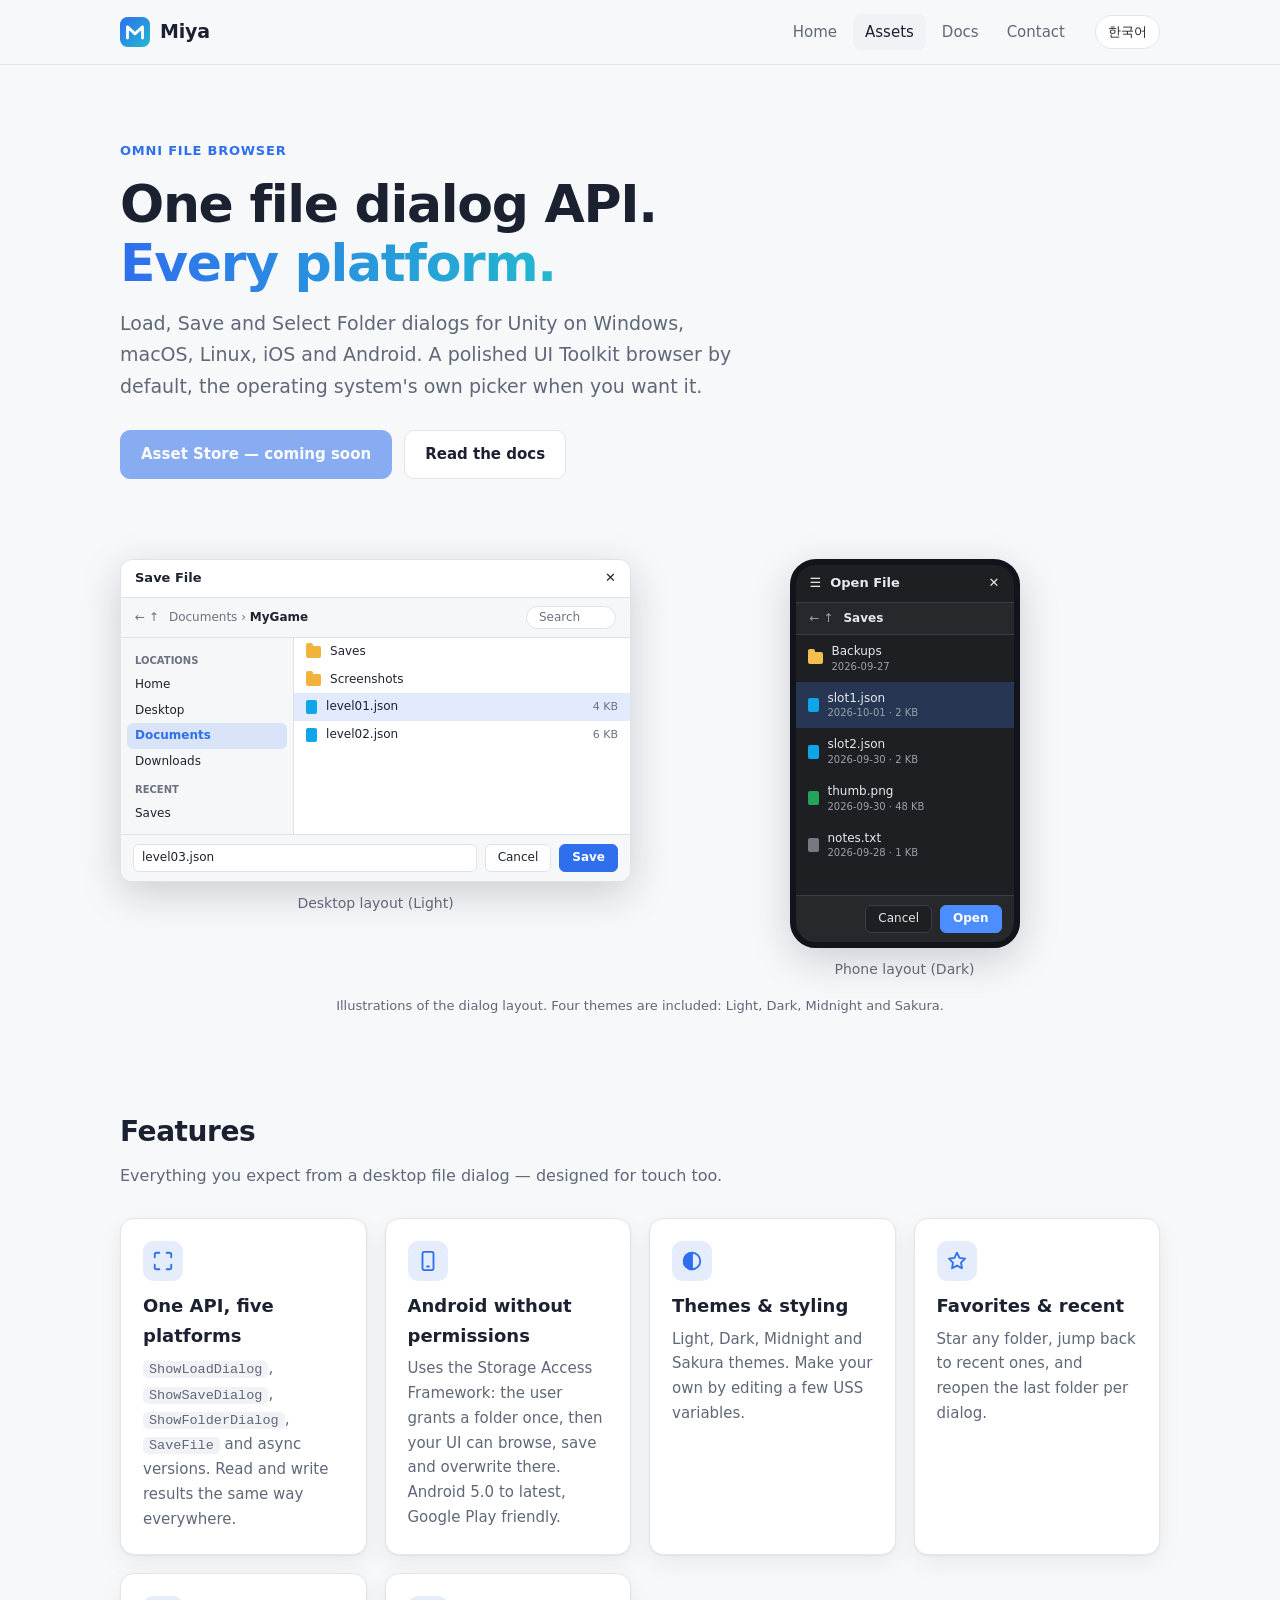
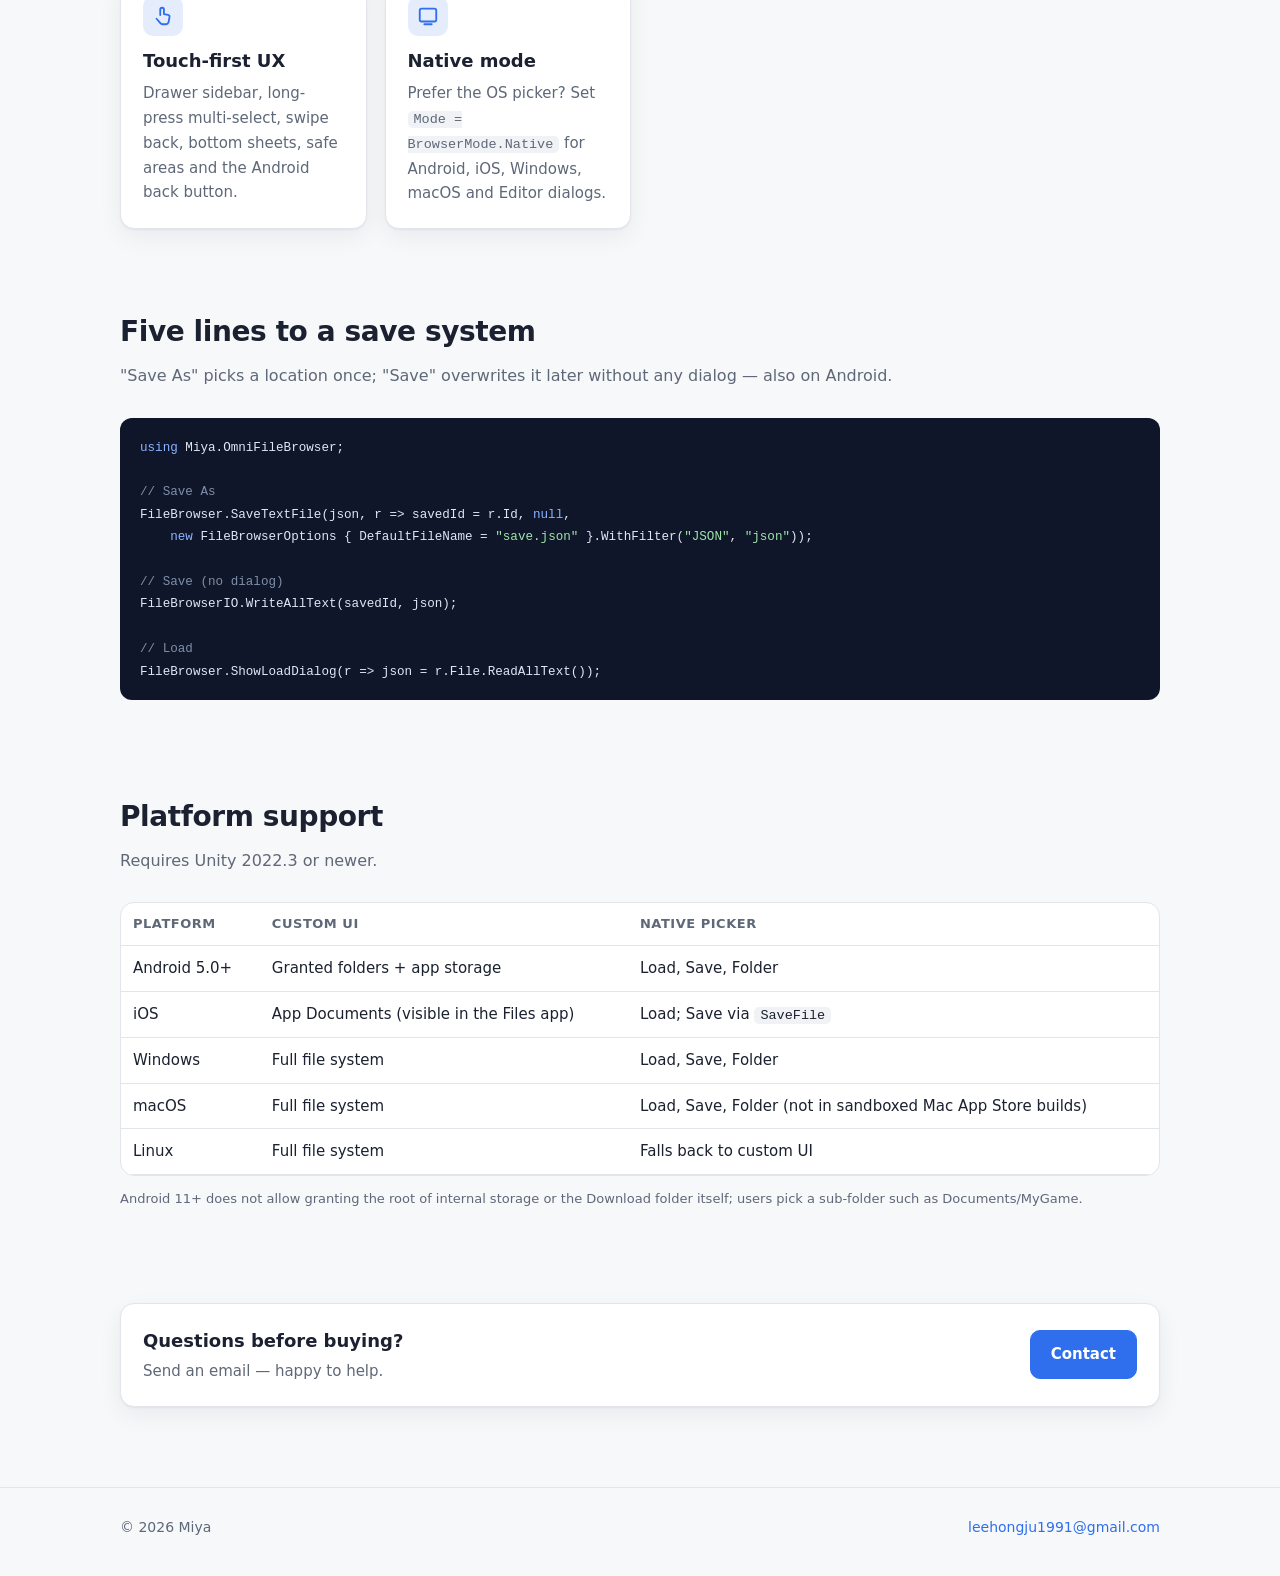
==== omni-file-browser/index.html @ 5de33c75 "Add files via upload" ====
<!doctype html>
<html lang="en" data-lang="en">
<head>
  <meta charset="utf-8">
  <meta name="viewport" content="width=device-width, initial-scale=1">
  <title>Omni File Browser — Miya</title>
  <meta name="description" content="Cross-platform Load / Save / Folder dialogs for Unity. One API for Windows, macOS, Linux, iOS and Android, built with UI Toolkit.">
  <link rel="icon" href="../assets/logo.svg" type="image/svg+xml">
  <link rel="stylesheet" href="../assets/style.css">
</head>
<body>
  <header class="site-header">
    <div class="wrap">
      <a class="brand" href="../"><img src="../assets/logo.svg" alt=""> Miya</a>
      <nav class="nav">
        <a href="../"><span class="l-en">Home</span><span class="l-ko">홈</span></a>
        <a href="./" aria-current="page"><span class="l-en">Assets</span><span class="l-ko">에셋</span></a>
        <a href="docs.html"><span class="l-en">Docs</span><span class="l-ko">문서</span></a>
        <a href="../contact.html"><span class="l-en">Contact</span><span class="l-ko">문의</span></a>
      </nav>
      <button class="lang-toggle" type="button">한국어</button>
    </div>
  </header>

  <main>
    <section class="hero">
      <div class="wrap">
        <span class="eyebrow">Omni File Browser</span>
        <h1>
          <span class="l-en">One file dialog API.<br><span class="gradient-text">Every platform.</span></span>
          <span class="l-ko">파일 다이얼로그 API 하나로<br><span class="gradient-text">모든 플랫폼을.</span></span>
        </h1>
        <p class="lead">
          <span class="l-en">Load, Save and Select Folder dialogs for Unity on Windows, macOS, Linux, iOS and Android. A polished UI Toolkit browser by default, the operating system's own picker when you want it.</span>
          <span class="l-ko">Windows, macOS, Linux, iOS, Android에서 쓰는 Unity용 불러오기 · 저장 · 폴더 선택 다이얼로그. 기본은 완성도 높은 UI Toolkit 브라우저, 원하면 OS 기본 선택기도 사용할 수 있습니다.</span>
        </p>
        <div class="btn-row">
          <!-- TODO: replace with your Asset Store URL after approval -->
          <a class="btn primary disabled" href="#" aria-disabled="true"><span class="l-en">Asset Store — coming soon</span><span class="l-ko">에셋스토어 — 출시 예정</span></a>
          <a class="btn" href="docs.html"><span class="l-en">Read the docs</span><span class="l-ko">문서 보기</span></a>
        </div>
      </div>
    </section>

    <section>
      <div class="wrap">
        <div class="theme-strip">
          <figure>
            <div class="mock" aria-hidden="true">
              <div class="m-head"><span>Save File</span><span>✕</span></div>
              <div class="m-tool">← ↑ <span>Documents › <b>MyGame</b></span><span class="m-search">Search</span></div>
              <div class="m-body">
                <div class="m-side">
                  <div class="sec">LOCATIONS</div>
                  <div>Home</div><div>Desktop</div><div class="on">Documents</div><div>Downloads</div>
                  <div class="sec">RECENT</div><div>Saves</div>
                </div>
                <div class="m-list">
                  <div><i class="f"></i>Saves</div>
                  <div><i class="f"></i>Screenshots</div>
                  <div class="sel"><i class="p code"></i>level01.json<span class="d">4 KB</span></div>
                  <div><i class="p code"></i>level02.json<span class="d">6 KB</span></div>
                </div>
              </div>
              <div class="m-foot"><span class="m-input">level03.json</span><span class="m-btn">Cancel</span><span class="m-btn pri">Save</span></div>
            </div>
            <figcaption><span class="l-en">Desktop layout (Light)</span><span class="l-ko">데스크톱 레이아웃 (Light)</span></figcaption>
          </figure>
          <figure>
            <div class="mock dark phone" aria-hidden="true" style="margin:0 auto">
              <div class="m-head"><span>☰ &nbsp;Open File</span><span>✕</span></div>
              <div class="m-tool">← ↑ <b>Saves</b></div>
              <div class="m-body">
                <div class="m-list">
                  <div><i class="f"></i><span>Backups<small>2026-09-27</small></span></div>
                  <div class="sel"><i class="p code"></i><span>slot1.json<small>2026-10-01 · 2 KB</small></span></div>
                  <div><i class="p code"></i><span>slot2.json<small>2026-09-30 · 2 KB</small></span></div>
                  <div><i class="p img"></i><span>thumb.png<small>2026-09-30 · 48 KB</small></span></div>
                  <div><i class="p"></i><span>notes.txt<small>2026-09-28 · 1 KB</small></span></div>
                </div>
              </div>
              <div class="m-foot"><span style="flex:1"></span><span class="m-btn">Cancel</span><span class="m-btn pri">Open</span></div>
            </div>
            <figcaption><span class="l-en">Phone layout (Dark)</span><span class="l-ko">휴대폰 레이아웃 (Dark)</span></figcaption>
          </figure>
        </div>
        <p class="note" style="text-align:center;margin-top:14px">
          <span class="l-en">Illustrations of the dialog layout. Four themes are included: Light, Dark, Midnight and Sakura.</span>
          <span class="l-ko">다이얼로그 레이아웃 예시입니다. Light, Dark, Midnight, Sakura 4가지 테마가 포함되어 있습니다.</span>
        </p>
      </div>
    </section>

    <section>
      <div class="wrap">
        <h2><span class="l-en">Features</span><span class="l-ko">기능</span></h2>
        <p class="sub"><span class="l-en">Everything you expect from a desktop file dialog — designed for touch too.</span><span class="l-ko">데스크톱 파일 다이얼로그에 기대하는 모든 것을 터치 환경까지 고려해 담았습니다.</span></p>
        <div class="grid">
          <div class="card">
            <div class="icon"><svg viewBox="0 0 24 24" fill="none" stroke="currentColor" stroke-width="2" stroke-linecap="round" stroke-linejoin="round"><path d="M8 3H5a2 2 0 0 0-2 2v3M16 3h3a2 2 0 0 1 2 2v3M8 21H5a2 2 0 0 1-2-2v-3M16 21h3a2 2 0 0 0 2-2v-3"/></svg></div>
            <h3><span class="l-en">One API, five platforms</span><span class="l-ko">API 하나, 플랫폼 다섯</span></h3>
            <p><span class="l-en"><code>ShowLoadDialog</code>, <code>ShowSaveDialog</code>, <code>ShowFolderDialog</code>, <code>SaveFile</code> and async versions. Read and write results the same way everywhere.</span><span class="l-ko"><code>ShowLoadDialog</code>, <code>ShowSaveDialog</code>, <code>ShowFolderDialog</code>, <code>SaveFile</code>과 async 버전. 결과 읽기·쓰기 방식도 모든 플랫폼에서 같습니다.</span></p>
          </div>
          <div class="card">
            <div class="icon"><svg viewBox="0 0 24 24" fill="none" stroke="currentColor" stroke-width="2" stroke-linecap="round" stroke-linejoin="round"><rect x="6" y="2" width="12" height="20" rx="2"/><path d="M11 18h2"/></svg></div>
            <h3><span class="l-en">Android without permissions</span><span class="l-ko">권한 없는 Android</span></h3>
            <p><span class="l-en">Uses the Storage Access Framework: the user grants a folder once, then your UI can browse, save and overwrite there. Android 5.0 to latest, Google Play friendly.</span><span class="l-ko">Storage Access Framework 사용: 사용자가 폴더를 한 번 허용하면 그 안에서 탐색·저장·덮어쓰기가 가능합니다. Android 5.0~최신, Google Play 정책 친화적.</span></p>
          </div>
          <div class="card">
            <div class="icon"><svg viewBox="0 0 24 24" fill="none" stroke="currentColor" stroke-width="2" stroke-linecap="round" stroke-linejoin="round"><circle cx="12" cy="12" r="9"/><path d="M12 3a9 9 0 0 0 0 18z" fill="currentColor"/></svg></div>
            <h3><span class="l-en">Themes &amp; styling</span><span class="l-ko">테마와 스타일</span></h3>
            <p><span class="l-en">Light, Dark, Midnight and Sakura themes. Make your own by editing a few USS variables.</span><span class="l-ko">Light, Dark, Midnight, Sakura 테마 제공. USS 변수 몇 개만 바꾸면 나만의 테마를 만들 수 있습니다.</span></p>
          </div>
          <div class="card">
            <div class="icon"><svg viewBox="0 0 24 24" fill="none" stroke="currentColor" stroke-width="2" stroke-linecap="round" stroke-linejoin="round"><path d="m12 3 2.7 5.6 6.1.9-4.4 4.3 1 6.1L12 17l-5.4 2.9 1-6.1L3.2 9.5l6.1-.9z"/></svg></div>
            <h3><span class="l-en">Favorites &amp; recent</span><span class="l-ko">즐겨찾기 · 최근 폴더</span></h3>
            <p><span class="l-en">Star any folder, jump back to recent ones, and reopen the last folder per dialog.</span><span class="l-ko">폴더 즐겨찾기, 최근 폴더 바로가기, 다이얼로그별 마지막 폴더 기억.</span></p>
          </div>
          <div class="card">
            <div class="icon"><svg viewBox="0 0 24 24" fill="none" stroke="currentColor" stroke-width="2" stroke-linecap="round" stroke-linejoin="round"><path d="M9 11V5a2 2 0 1 1 4 0v5l4.5.8a2 2 0 0 1 1.6 2.3L18 19a3 3 0 0 1-3 2h-3.5a3 3 0 0 1-2.4-1.2L5 15"/></svg></div>
            <h3><span class="l-en">Touch-first UX</span><span class="l-ko">터치 중심 UX</span></h3>
            <p><span class="l-en">Drawer sidebar, long-press multi-select, swipe back, bottom sheets, safe areas and the Android back button.</span><span class="l-ko">드로어 사이드바, 길게 눌러 다중 선택, 스와이프로 뒤로 가기, 바텀 시트, 세이프 에어리어, Android 뒤로 가기 버튼.</span></p>
          </div>
          <div class="card">
            <div class="icon"><svg viewBox="0 0 24 24" fill="none" stroke="currentColor" stroke-width="2" stroke-linecap="round" stroke-linejoin="round"><rect x="3" y="4" width="18" height="14" rx="2"/><path d="M8 21h8"/></svg></div>
            <h3><span class="l-en">Native mode</span><span class="l-ko">네이티브 모드</span></h3>
            <p><span class="l-en">Prefer the OS picker? Set <code>Mode = BrowserMode.Native</code> for Android, iOS, Windows, macOS and Editor dialogs.</span><span class="l-ko">OS 기본 선택기가 좋다면 <code>Mode = BrowserMode.Native</code> 한 줄로 Android, iOS, Windows, macOS, 에디터 다이얼로그를 사용합니다.</span></p>
          </div>
        </div>
      </div>
    </section>

    <section>
      <div class="wrap">
        <h2><span class="l-en">Five lines to a save system</span><span class="l-ko">다섯 줄로 만드는 저장 기능</span></h2>
        <p class="sub"><span class="l-en">"Save As" picks a location once; "Save" overwrites it later without any dialog — also on Android.</span><span class="l-ko">"다른 이름으로 저장"으로 위치를 한 번 고르면, "저장"은 다이얼로그 없이 덮어씁니다. Android에서도요.</span></p>
<pre><code><span class="k">using</span> Miya.OmniFileBrowser;

<span class="c">// Save As</span>
FileBrowser.SaveTextFile(json, r =&gt; savedId = r.Id, <span class="k">null</span>,
    <span class="k">new</span> FileBrowserOptions { DefaultFileName = <span class="s">"save.json"</span> }.WithFilter(<span class="s">"JSON"</span>, <span class="s">"json"</span>));

<span class="c">// Save (no dialog)</span>
FileBrowserIO.WriteAllText(savedId, json);

<span class="c">// Load</span>
FileBrowser.ShowLoadDialog(r =&gt; json = r.File.ReadAllText());</code></pre>
      </div>
    </section>

    <section>
      <div class="wrap">
        <h2><span class="l-en">Platform support</span><span class="l-ko">플랫폼 지원</span></h2>
        <p class="sub"><span class="l-en">Requires Unity 2022.3 or newer.</span><span class="l-ko">Unity 2022.3 이상이 필요합니다.</span></p>
        <div class="table-wrap">
          <table>
            <thead>
              <tr><th><span class="l-en">Platform</span><span class="l-ko">플랫폼</span></th><th><span class="l-en">Custom UI</span><span class="l-ko">커스텀 UI</span></th><th><span class="l-en">Native picker</span><span class="l-ko">네이티브 선택기</span></th></tr>
            </thead>
            <tbody>
              <tr><td>Android 5.0+</td><td><span class="l-en">Granted folders + app storage</span><span class="l-ko">허용한 폴더 + 앱 저장소</span></td><td><span class="l-en">Load, Save, Folder</span><span class="l-ko">불러오기, 저장, 폴더</span></td></tr>
              <tr><td>iOS</td><td><span class="l-en">App Documents (visible in the Files app)</span><span class="l-ko">앱 Documents 폴더 (파일 앱에서 보임)</span></td><td><span class="l-en">Load; Save via <code>SaveFile</code></span><span class="l-ko">불러오기; 저장은 <code>SaveFile</code>로</span></td></tr>
              <tr><td>Windows</td><td><span class="l-en">Full file system</span><span class="l-ko">전체 파일 시스템</span></td><td><span class="l-en">Load, Save, Folder</span><span class="l-ko">불러오기, 저장, 폴더</span></td></tr>
              <tr><td>macOS</td><td><span class="l-en">Full file system</span><span class="l-ko">전체 파일 시스템</span></td><td><span class="l-en">Load, Save, Folder (not in sandboxed Mac App Store builds)</span><span class="l-ko">불러오기, 저장, 폴더 (Mac App Store 샌드박스 빌드 제외)</span></td></tr>
              <tr><td>Linux</td><td><span class="l-en">Full file system</span><span class="l-ko">전체 파일 시스템</span></td><td><span class="l-en">Falls back to custom UI</span><span class="l-ko">커스텀 UI로 대체</span></td></tr>
            </tbody>
          </table>
        </div>
        <p class="note" style="margin-top:12px">
          <span class="l-en">Android 11+ does not allow granting the root of internal storage or the Download folder itself; users pick a sub-folder such as Documents/MyGame.</span>
          <span class="l-ko">Android 11 이상에서는 내부 저장소 최상위나 Download 폴더 자체는 허용할 수 없으며, Documents/MyGame 같은 하위 폴더를 선택해야 합니다.</span>
        </p>
      </div>
    </section>

    <section>
      <div class="wrap">
        <div class="card" style="display:flex;gap:20px;align-items:center;justify-content:space-between;flex-wrap:wrap">
          <div>
            <h3 style="margin:0 0 4px"><span class="l-en">Questions before buying?</span><span class="l-ko">구매 전 궁금한 점이 있으신가요?</span></h3>
            <p><span class="l-en">Send an email — happy to help.</span><span class="l-ko">이메일로 편하게 문의해 주세요.</span></p>
          </div>
          <a class="btn primary" href="../contact.html"><span class="l-en">Contact</span><span class="l-ko">문의하기</span></a>
        </div>
      </div>
    </section>
  </main>

  <footer class="site-footer">
    <div class="wrap">
      <span>© <span id="year">2026</span> Miya</span>
      <span><a href="../contact.html">leehongju1991@gmail.com</a></span>
    </div>
  </footer>
  <script src="../assets/site.js"></script>
</body>
</html>
---- assets/style.css ----
/* Miya - publisher site */
:root {
  --bg: #f7f8fa;
  --surface: #ffffff;
  --surface-2: #f0f2f5;
  --border: #e2e5ea;
  --text: #1b2130;
  --muted: #5f6878;
  --accent: #2f6fed;
  --accent-2: #22b8cf;
  --accent-ink: #ffffff;
  --code-bg: #0f1629;
  --code-text: #dfe6f5;
  --radius: 14px;
  --shadow: 0 1px 2px rgba(16, 24, 40, .05), 0 8px 24px rgba(16, 24, 40, .06);
  color-scheme: light;
}

@media (prefers-color-scheme: dark) {
  :root {
    --bg: #0e1117;
    --surface: #161b24;
    --surface-2: #1d2430;
    --border: #2a3240;
    --text: #e6e9ef;
    --muted: #9aa3b2;
    --accent: #5b8fff;
    --accent-2: #3dd5e8;
    --code-bg: #0a0e18;
    --shadow: 0 1px 2px rgba(0, 0, 0, .3), 0 8px 24px rgba(0, 0, 0, .25);
    color-scheme: dark;
  }
}

* { box-sizing: border-box; }

html { scroll-behavior: smooth; }

body {
  margin: 0;
  background: var(--bg);
  color: var(--text);
  font: 16px/1.65 "Inter", "Pretendard", "Apple SD Gothic Neo", "Malgun Gothic", system-ui, -apple-system, "Segoe UI", sans-serif;
  -webkit-font-smoothing: antialiased;
}

a { color: var(--accent); text-decoration: none; }
a:hover { text-decoration: underline; }
img { max-width: 100%; display: block; }

/* language switch: <html data-lang="en|ko">, content tagged .l-en / .l-ko */
html[data-lang="en"] .l-ko,
html[data-lang="ko"] .l-en { display: none !important; }

.wrap { width: 100%; max-width: 1080px; margin: 0 auto; padding: 0 20px; }

/* ------------------------------------------------------------ header */
.site-header {
  position: sticky;
  top: 0;
  z-index: 10;
  background: color-mix(in srgb, var(--bg) 85%, transparent);
  backdrop-filter: saturate(160%) blur(10px);
  border-bottom: 1px solid var(--border);
}

.site-header .wrap {
  display: flex;
  align-items: center;
  gap: 18px;
  height: 64px;
}

.brand {
  display: flex;
  align-items: center;
  gap: 10px;
  font-weight: 700;
  font-size: 19px;
  color: var(--text);
  letter-spacing: -.01em;
}
.brand:hover { text-decoration: none; }
.brand img { width: 30px; height: 30px; }

.nav { display: flex; gap: 4px; margin-left: auto; flex-wrap: wrap; }
.nav a {
  color: var(--muted);
  padding: 6px 12px;
  border-radius: 8px;
  font-size: 15px;
}
.nav a:hover, .nav a[aria-current="page"] { color: var(--text); background: var(--surface-2); text-decoration: none; }

.lang-toggle {
  border: 1px solid var(--border);
  background: var(--surface);
  color: var(--text);
  border-radius: 999px;
  padding: 5px 12px;
  font: inherit;
  font-size: 13px;
  cursor: pointer;
}
.lang-toggle:hover { border-color: var(--accent); }

@media (max-width: 640px) {
  .site-header .wrap { height: auto; padding-top: 10px; padding-bottom: 10px; flex-wrap: wrap; gap: 8px; }
  .nav { margin-left: 0; order: 3; width: 100%; }
  .lang-toggle { margin-left: auto; }
}

/* ------------------------------------------------------------ hero */
.hero { padding: 72px 0 40px; }
.hero h1 {
  font-size: clamp(32px, 5vw, 52px);
  line-height: 1.12;
  letter-spacing: -.025em;
  margin: 0 0 16px;
}
.hero p.lead { font-size: 19px; color: var(--muted); max-width: 640px; margin: 0 0 28px; }
.eyebrow {
  display: inline-block;
  font-size: 13px;
  font-weight: 600;
  letter-spacing: .06em;
  text-transform: uppercase;
  color: var(--accent);
  margin-bottom: 14px;
}
.gradient-text {
  background: linear-gradient(90deg, var(--accent), var(--accent-2));
  -webkit-background-clip: text;
  background-clip: text;
  color: transparent;
}

.btn-row { display: flex; gap: 12px; flex-wrap: wrap; }
.btn {
  display: inline-flex;
  align-items: center;
  gap: 8px;
  padding: 11px 20px;
  border-radius: 10px;
  font-weight: 600;
  font-size: 15px;
  border: 1px solid var(--border);
  background: var(--surface);
  color: var(--text);
}
.btn:hover { text-decoration: none; border-color: var(--accent); }
.btn.primary { background: var(--accent); border-color: var(--accent); color: var(--accent-ink); }
.btn.primary:hover { filter: brightness(1.08); }
.btn.disabled { opacity: .55; pointer-events: none; }

/* ------------------------------------------------------------ sections */
section { padding: 40px 0; }
section h2 { font-size: 28px; letter-spacing: -.015em; margin: 0 0 8px; }
section .sub { color: var(--muted); margin: 0 0 28px; }

.grid { display: grid; gap: 18px; grid-template-columns: repeat(auto-fit, minmax(240px, 1fr)); }

.card {
  background: var(--surface);
  border: 1px solid var(--border);
  border-radius: var(--radius);
  padding: 22px;
  box-shadow: var(--shadow);
}
.card h3 { margin: 10px 0 6px; font-size: 18px; }
.card p { margin: 0; color: var(--muted); font-size: 15px; }
.card .icon {
  width: 40px;
  height: 40px;
  border-radius: 10px;
  display: grid;
  place-items: center;
  background: color-mix(in srgb, var(--accent) 12%, transparent);
  color: var(--accent);
}
.card .icon svg { width: 22px; height: 22px; }

.product-card {
  display: grid;
  grid-template-columns: 1.1fr 1fr;
  gap: 28px;
  align-items: center;
  padding: 28px;
}
.product-card h3 { font-size: 24px; margin: 6px 0 10px; }
.product-card .tags { display: flex; gap: 6px; flex-wrap: wrap; margin: 14px 0 20px; }
@media (max-width: 820px) { .product-card { grid-template-columns: 1fr; } }

.tag {
  font-size: 12px;
  padding: 3px 10px;
  border-radius: 999px;
  background: var(--surface-2);
  color: var(--muted);
  border: 1px solid var(--border);
}

/* ------------------------------------------------------------ UI preview (CSS illustration of the dialog) */
.mock {
  --m-bg: #ffffff; --m-surface: #f6f7f9; --m-border: #dfe3e8; --m-text: #1d2330; --m-muted: #6b7280;
  --m-accent: #2f6fed; --m-sel: rgba(47, 111, 237, .14); --m-folder: #f2b33d;
  background: var(--m-bg);
  color: var(--m-text);
  border: 1px solid var(--m-border);
  border-radius: 12px;
  overflow: hidden;
  font-size: 12px;
  line-height: 1.3;
  box-shadow: 0 12px 40px rgba(16, 24, 40, .18);
  user-select: none;
}
.mock.dark { --m-bg: #1e1f22; --m-surface: #26282c; --m-border: #3a3d43; --m-text: #e7e9ee; --m-muted: #9aa0ab; --m-accent: #4c8dff; --m-sel: rgba(76, 141, 255, .22); --m-folder: #f5bf4f; }
.mock.midnight { --m-bg: #0f1629; --m-surface: #141d35; --m-border: #24314f; --m-text: #e2e8f5; --m-muted: #8391b0; --m-accent: #22d3ee; --m-sel: rgba(34, 211, 238, .18); --m-folder: #fbbf24; }
.mock.sakura { --m-bg: #fffafb; --m-surface: #fdf0f3; --m-border: #f3d3dc; --m-text: #3b2530; --m-muted: #9a7483; --m-accent: #e0567f; --m-sel: rgba(224, 86, 127, .14); --m-folder: #f4a261; border-radius: 18px; }
.mock .m-head { display: flex; align-items: center; justify-content: space-between; padding: 10px 14px; font-weight: 700; font-size: 13px; border-bottom: 1px solid var(--m-border); }
.mock .m-tool { display: flex; align-items: center; gap: 10px; padding: 8px 14px; background: var(--m-surface); border-bottom: 1px solid var(--m-border); color: var(--m-muted); }
.mock .m-tool b { color: var(--m-text); }
.mock .m-search { margin-left: auto; border: 1px solid var(--m-border); border-radius: 999px; padding: 3px 12px; background: var(--m-bg); min-width: 90px; }
.mock .m-body { display: grid; grid-template-columns: 34% 1fr; min-height: 190px; }
.mock .m-side { background: var(--m-surface); border-right: 1px solid var(--m-border); padding: 8px 6px; }
.mock .m-side div { padding: 5px 8px; border-radius: 6px; display: flex; gap: 7px; align-items: center; }
.mock .m-side .sec { font-size: 10px; font-weight: 700; color: var(--m-muted); padding-top: 8px; }
.mock .m-side .on { background: var(--m-sel); color: var(--m-accent); font-weight: 600; }
.mock .m-list div { display: flex; align-items: center; gap: 9px; padding: 6px 12px; }
.mock .m-list .sel { background: var(--m-sel); }
.mock .m-list span.d { margin-left: auto; color: var(--m-muted); font-size: 11px; }
.mock .f { width: 15px; height: 12px; border-radius: 2px; background: var(--m-folder); flex: none; position: relative; }
.mock .f::before { content: ""; position: absolute; top: -3px; left: 0; width: 7px; height: 4px; border-radius: 2px 2px 0 0; background: var(--m-folder); }
.mock .p { width: 11px; height: 14px; border-radius: 2px; background: var(--m-muted); opacity: .7; flex: none; }
.mock .p.code { background: #0ea5e9; opacity: 1; }
.mock .p.img { background: #22a55a; opacity: 1; }
.mock .dot { width: 12px; height: 12px; border-radius: 3px; border: 2px solid var(--m-muted); flex: none; }
.mock .m-foot { display: flex; align-items: center; gap: 8px; padding: 9px 12px; border-top: 1px solid var(--m-border); background: var(--m-surface); }
.mock .m-input { flex: 1; border: 1px solid var(--m-border); border-radius: 6px; padding: 5px 8px; background: var(--m-bg); }
.mock .m-btn { border: 1px solid var(--m-border); border-radius: 6px; padding: 5px 12px; background: var(--m-bg); }
.mock .m-btn.pri { background: var(--m-accent); border-color: var(--m-accent); color: #fff; font-weight: 700; }

/* phone variant */
.mock.phone { max-width: 230px; border-radius: 26px; border-width: 6px; border-color: #11141a; }
.mock.phone .m-body { grid-template-columns: 1fr; min-height: 260px; }
.mock.phone .m-list div { padding: 9px 12px; }
.mock.phone .m-list small { display: block; color: var(--m-muted); font-size: 10px; }

.theme-strip { display: grid; gap: 18px; grid-template-columns: repeat(auto-fit, minmax(220px, 1fr)); align-items: start; }
.theme-strip figure { margin: 0; }
.theme-strip figcaption { text-align: center; color: var(--muted); font-size: 14px; margin-top: 10px; }
.note { font-size: 13px; color: var(--muted); }

/* ------------------------------------------------------------ tables, code, docs */
table { width: 100%; border-collapse: collapse; font-size: 15px; }
th, td { text-align: left; padding: 10px 12px; border-bottom: 1px solid var(--border); vertical-align: top; }
th { color: var(--muted); font-weight: 600; font-size: 13px; text-transform: uppercase; letter-spacing: .04em; }
.table-wrap { overflow-x: auto; background: var(--surface); border: 1px solid var(--border); border-radius: var(--radius); }

code { font-family: "JetBrains Mono", "Cascadia Code", Consolas, monospace; font-size: .9em; background: var(--surface-2); padding: 1px 6px; border-radius: 5px; }
pre {
  background: var(--code-bg);
  color: var(--code-text);
  padding: 18px 20px;
  border-radius: 12px;
  overflow-x: auto;
  font-size: 14px;
  line-height: 1.6;
}
pre code { background: none; padding: 0; color: inherit; }
.c { color: #7f8ea8; }
.k { color: #8ab4ff; }
.s { color: #9ee6a8; }

.docs { display: grid; grid-template-columns: 220px 1fr; gap: 40px; padding-top: 40px; padding-bottom: 60px; }
.docs nav { position: sticky; top: 84px; align-self: start; font-size: 14px; }
.docs nav a { display: block; color: var(--muted); padding: 5px 10px; border-radius: 6px; }
.docs nav a:hover { background: var(--surface-2); color: var(--text); text-decoration: none; }
.docs article { min-width: 0; }
.docs article h1 { font-size: 36px; letter-spacing: -.02em; margin: 0 0 8px; }
.docs article h2 { font-size: 24px; margin: 44px 0 12px; padding-top: 8px; border-top: 1px solid var(--border); }
.docs article h3 { font-size: 18px; margin: 26px 0 8px; }
.docs article li { margin: 4px 0; }
@media (max-width: 820px) { .docs { grid-template-columns: 1fr; } .docs nav { position: static; display: flex; flex-wrap: wrap; gap: 4px; } }

.callout {
  border-left: 4px solid var(--accent);
  background: color-mix(in srgb, var(--accent) 8%, var(--surface));
  padding: 12px 16px;
  border-radius: 8px;
  margin: 16px 0;
}

/* ------------------------------------------------------------ contact */
.contact-card { max-width: 640px; }
.contact-row { display: flex; gap: 14px; align-items: flex-start; padding: 16px 0; border-bottom: 1px solid var(--border); }
.contact-row:last-child { border-bottom: 0; }
.contact-row .icon { flex: none; }
.contact-row strong { display: block; }
.contact-row p { margin: 2px 0 0; color: var(--muted); }
.email { font-size: 18px; font-weight: 600; word-break: break-all; }

/* ------------------------------------------------------------ footer */
.site-footer { border-top: 1px solid var(--border); padding: 28px 0 40px; color: var(--muted); font-size: 14px; margin-top: 40px; }
.site-footer .wrap { display: flex; gap: 16px; flex-wrap: wrap; justify-content: space-between; }
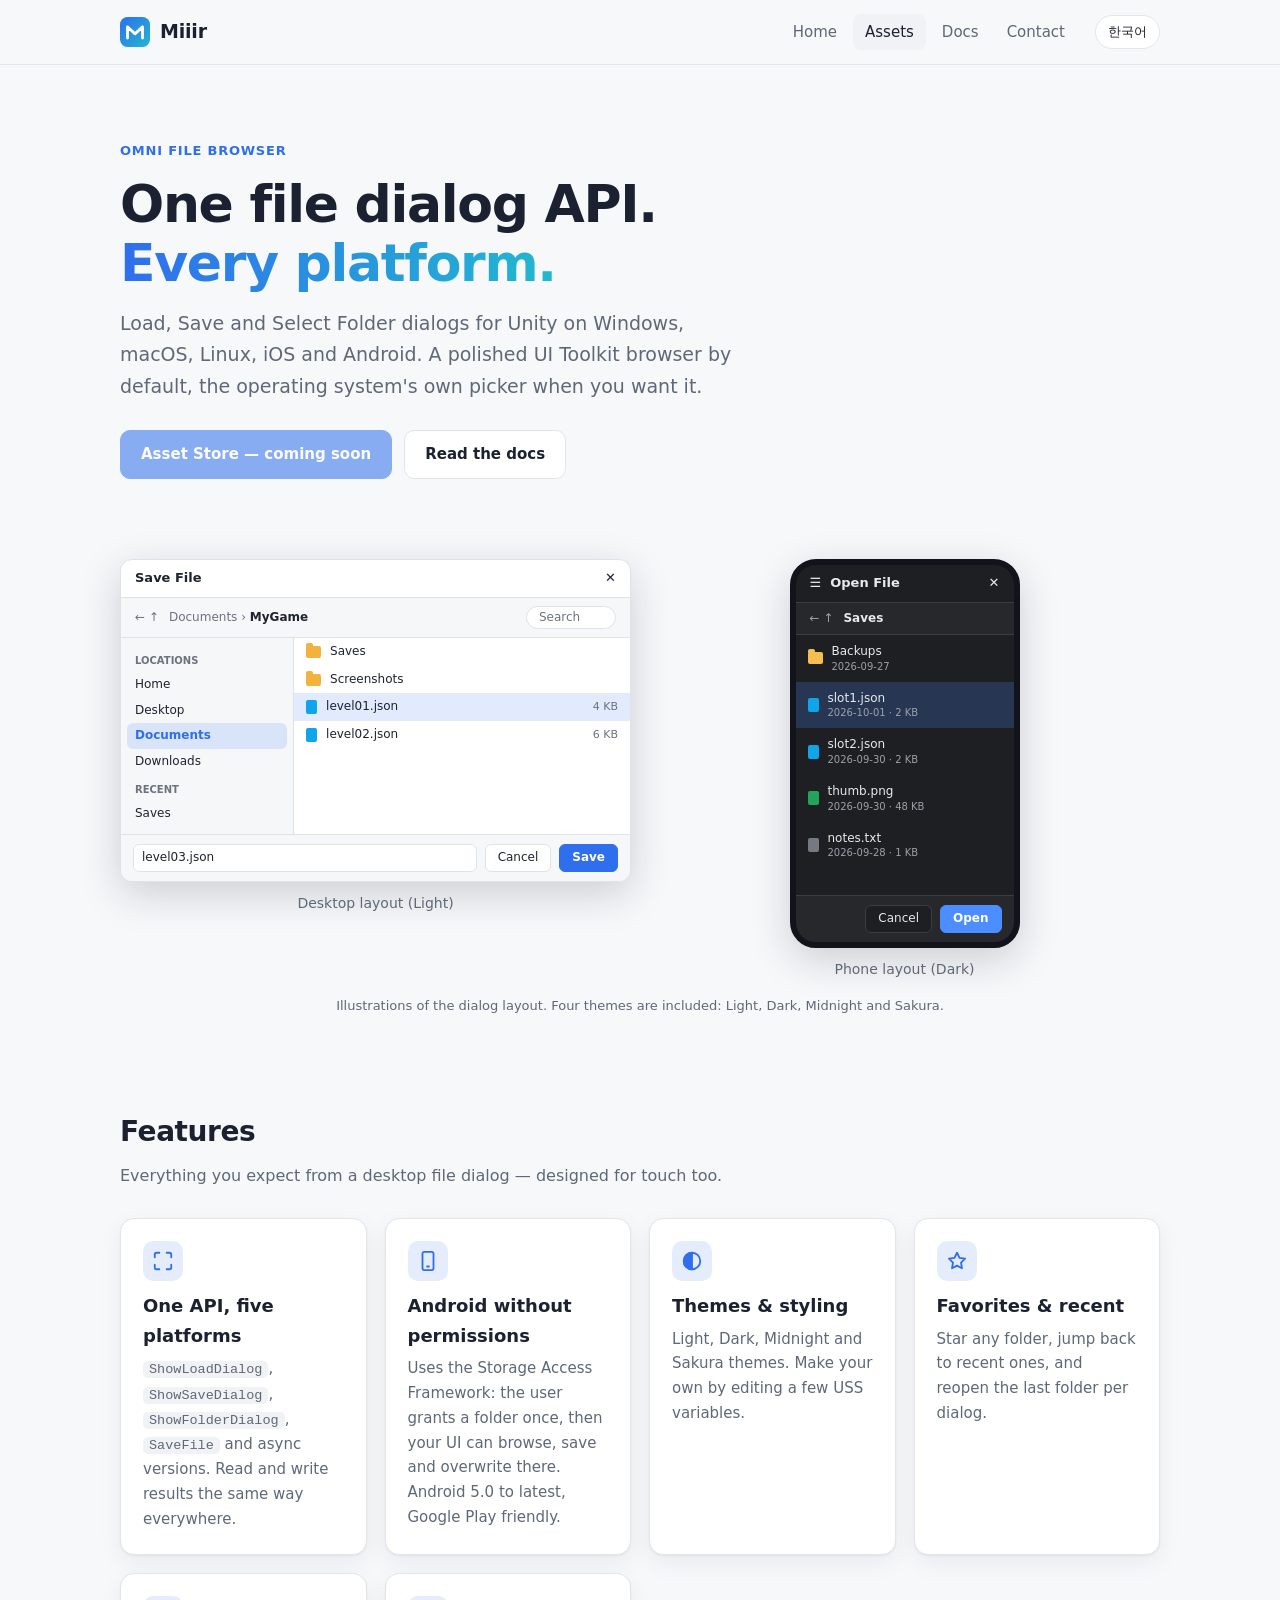
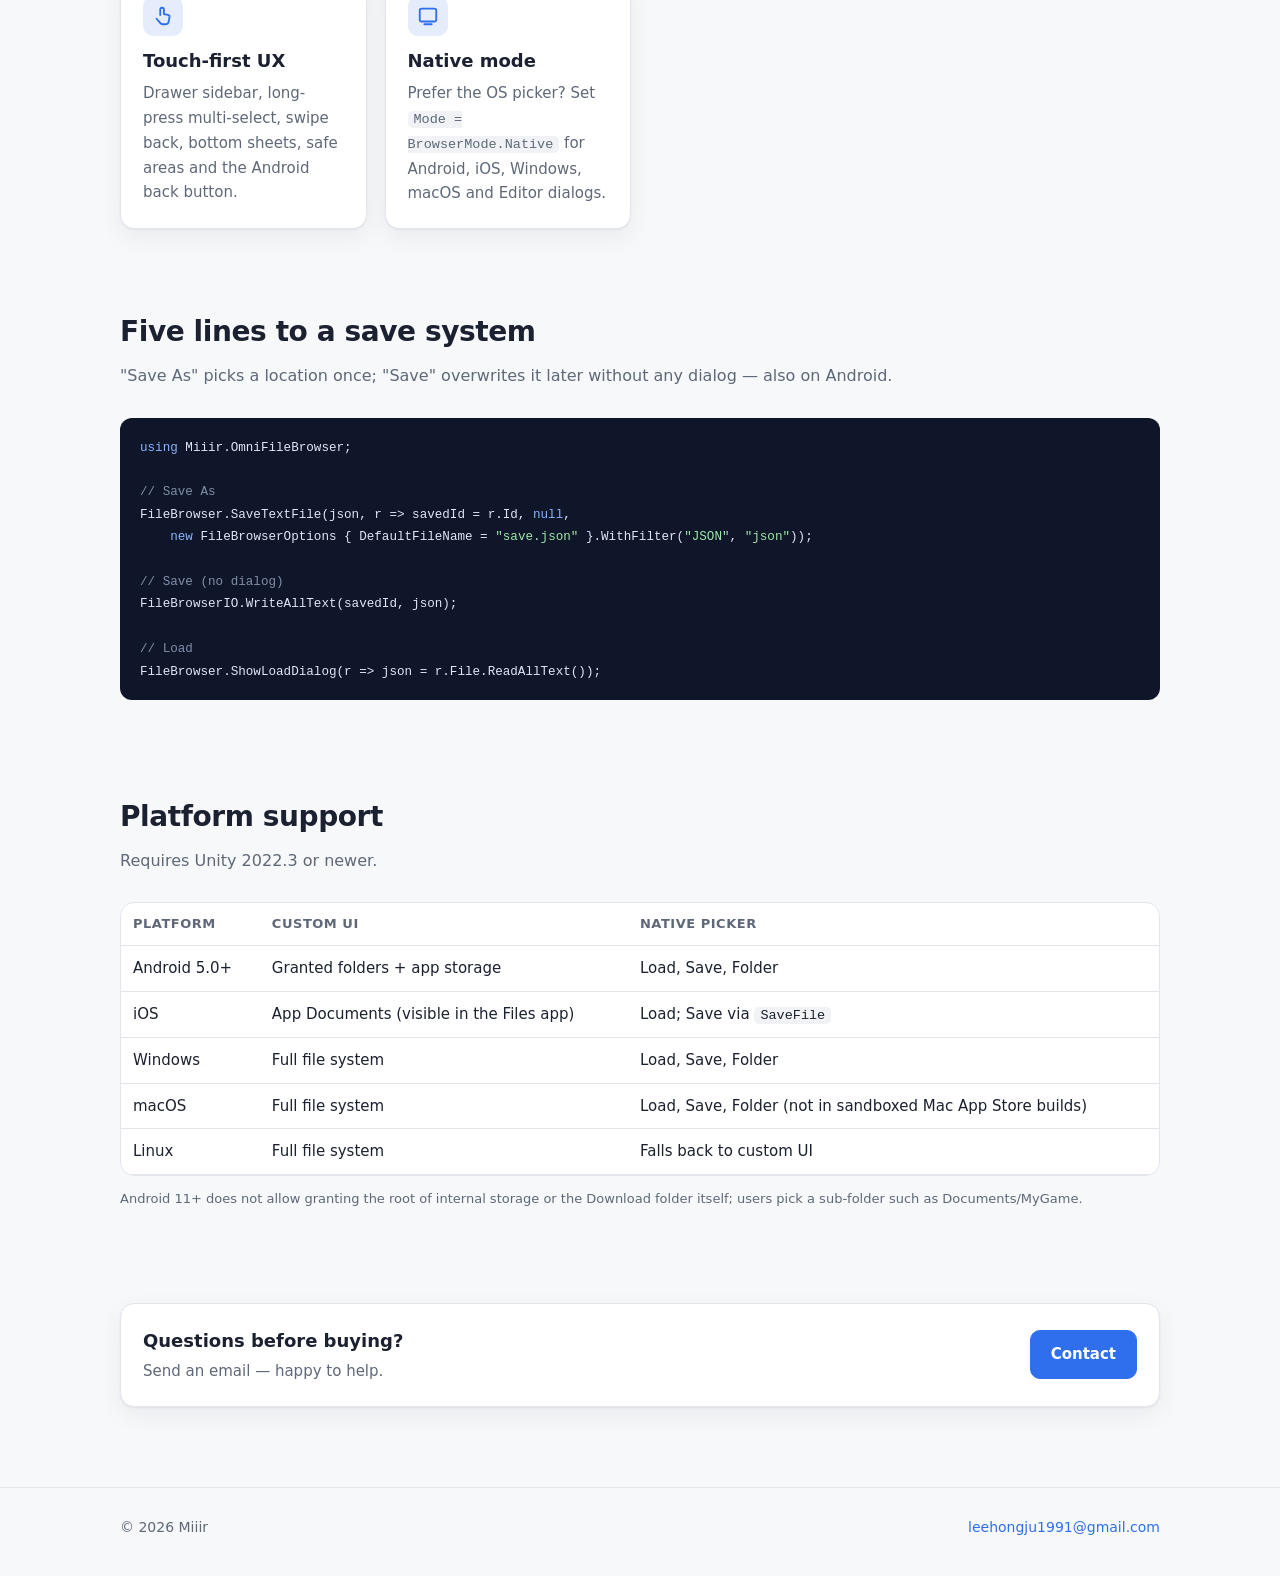
==== commit cd4a5878: "Update index.html" ====
--- a/omni-file-browser/index.html
+++ b/omni-file-browser/index.html
@@ -3,7 +3,7 @@
 <head>
   <meta charset="utf-8">
   <meta name="viewport" content="width=device-width, initial-scale=1">
-  <title>Omni File Browser — Miya</title>
+  <title>Omni File Browser — Miiir</title>
   <meta name="description" content="Cross-platform Load / Save / Folder dialogs for Unity. One API for Windows, macOS, Linux, iOS and Android, built with UI Toolkit.">
   <link rel="icon" href="../assets/logo.svg" type="image/svg+xml">
   <link rel="stylesheet" href="../assets/style.css">
@@ -11,7 +11,7 @@
 <body>
   <header class="site-header">
     <div class="wrap">
-      <a class="brand" href="../"><img src="../assets/logo.svg" alt=""> Miya</a>
+      <a class="brand" href="../"><img src="../assets/logo.svg" alt=""> Miiir</a>
       <nav class="nav">
         <a href="../"><span class="l-en">Home</span><span class="l-ko">홈</span></a>
         <a href="./" aria-current="page"><span class="l-en">Assets</span><span class="l-ko">에셋</span></a>
@@ -134,7 +134,7 @@
       <div class="wrap">
         <h2><span class="l-en">Five lines to a save system</span><span class="l-ko">다섯 줄로 만드는 저장 기능</span></h2>
         <p class="sub"><span class="l-en">"Save As" picks a location once; "Save" overwrites it later without any dialog — also on Android.</span><span class="l-ko">"다른 이름으로 저장"으로 위치를 한 번 고르면, "저장"은 다이얼로그 없이 덮어씁니다. Android에서도요.</span></p>
-<pre><code><span class="k">using</span> Miya.OmniFileBrowser;
+<pre><code><span class="k">using</span> Miiir.OmniFileBrowser;
 
 <span class="c">// Save As</span>
 FileBrowser.SaveTextFile(json, r =&gt; savedId = r.Id, <span class="k">null</span>,
@@ -188,7 +188,7 @@
 
   <footer class="site-footer">
     <div class="wrap">
-      <span>© <span id="year">2026</span> Miya</span>
+      <span>© <span id="year">2026</span> Miiir</span>
       <span><a href="../contact.html">leehongju1991@gmail.com</a></span>
     </div>
   </footer>
